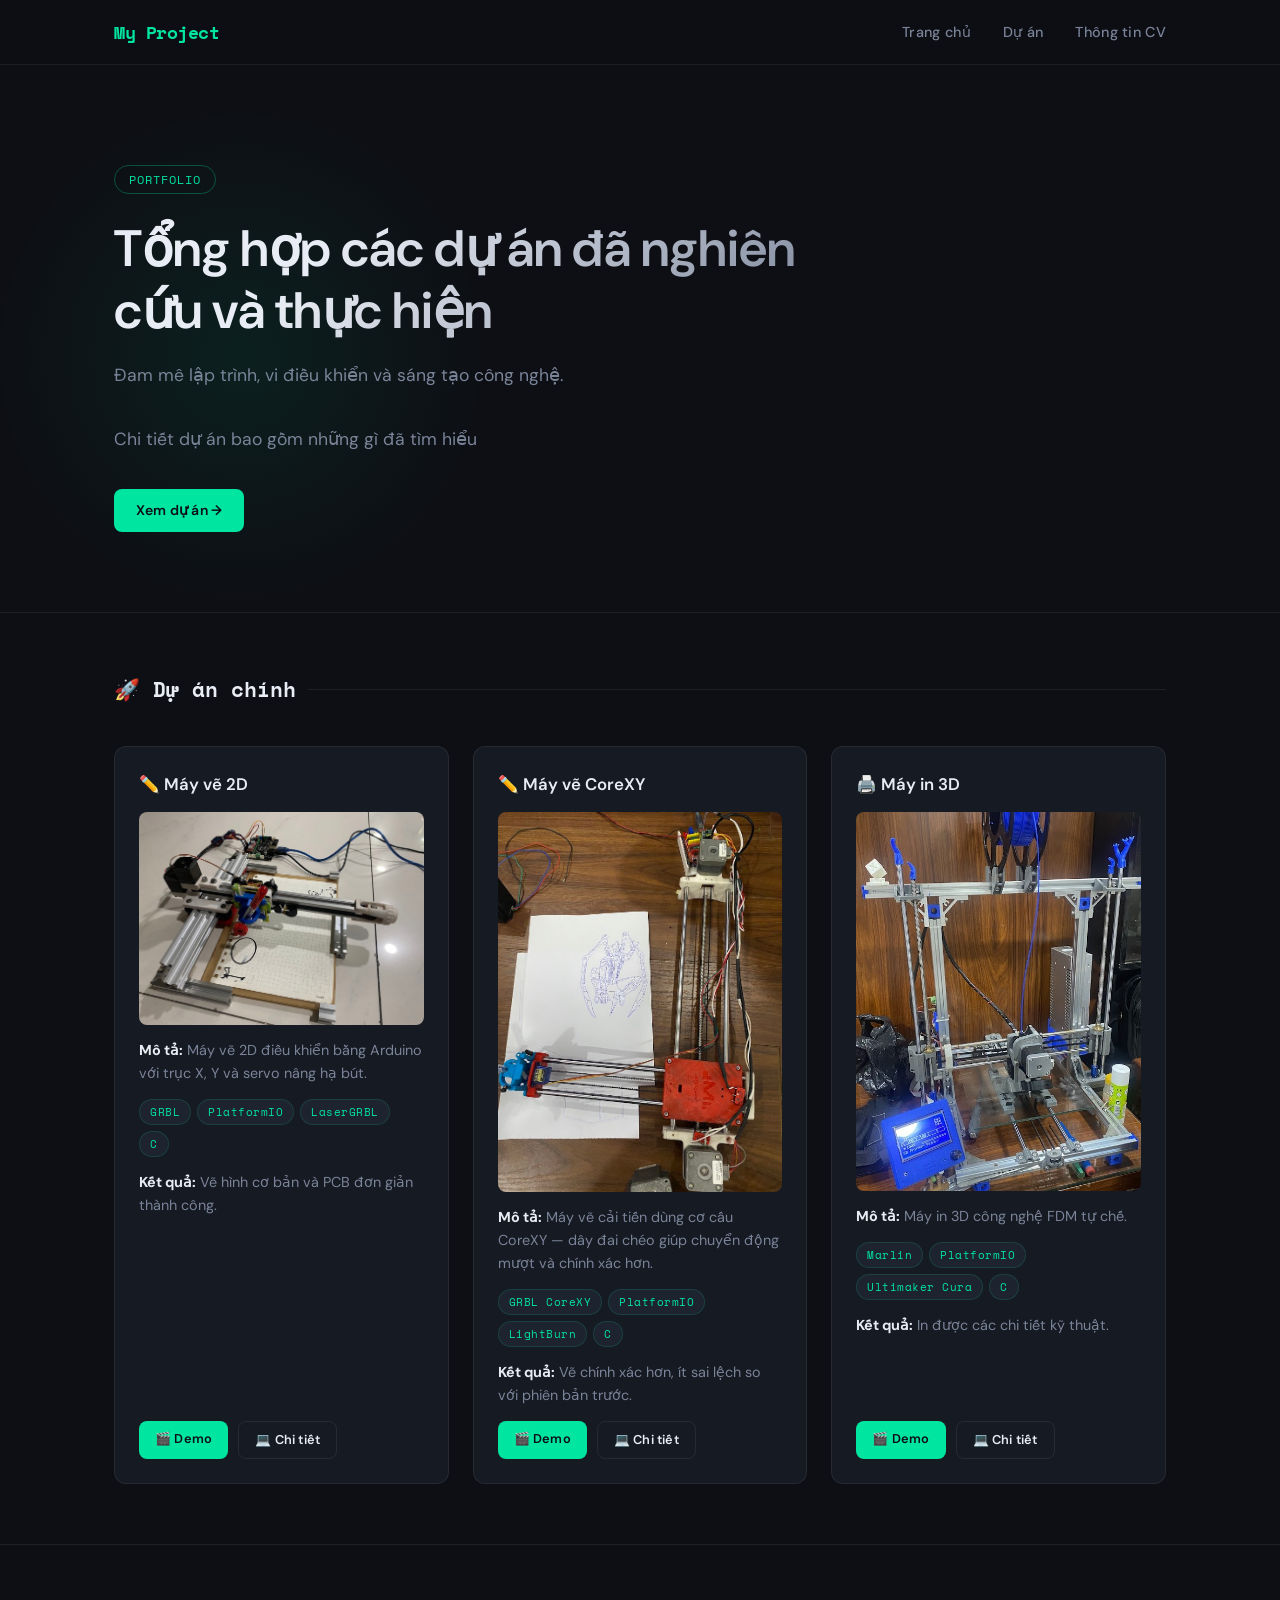
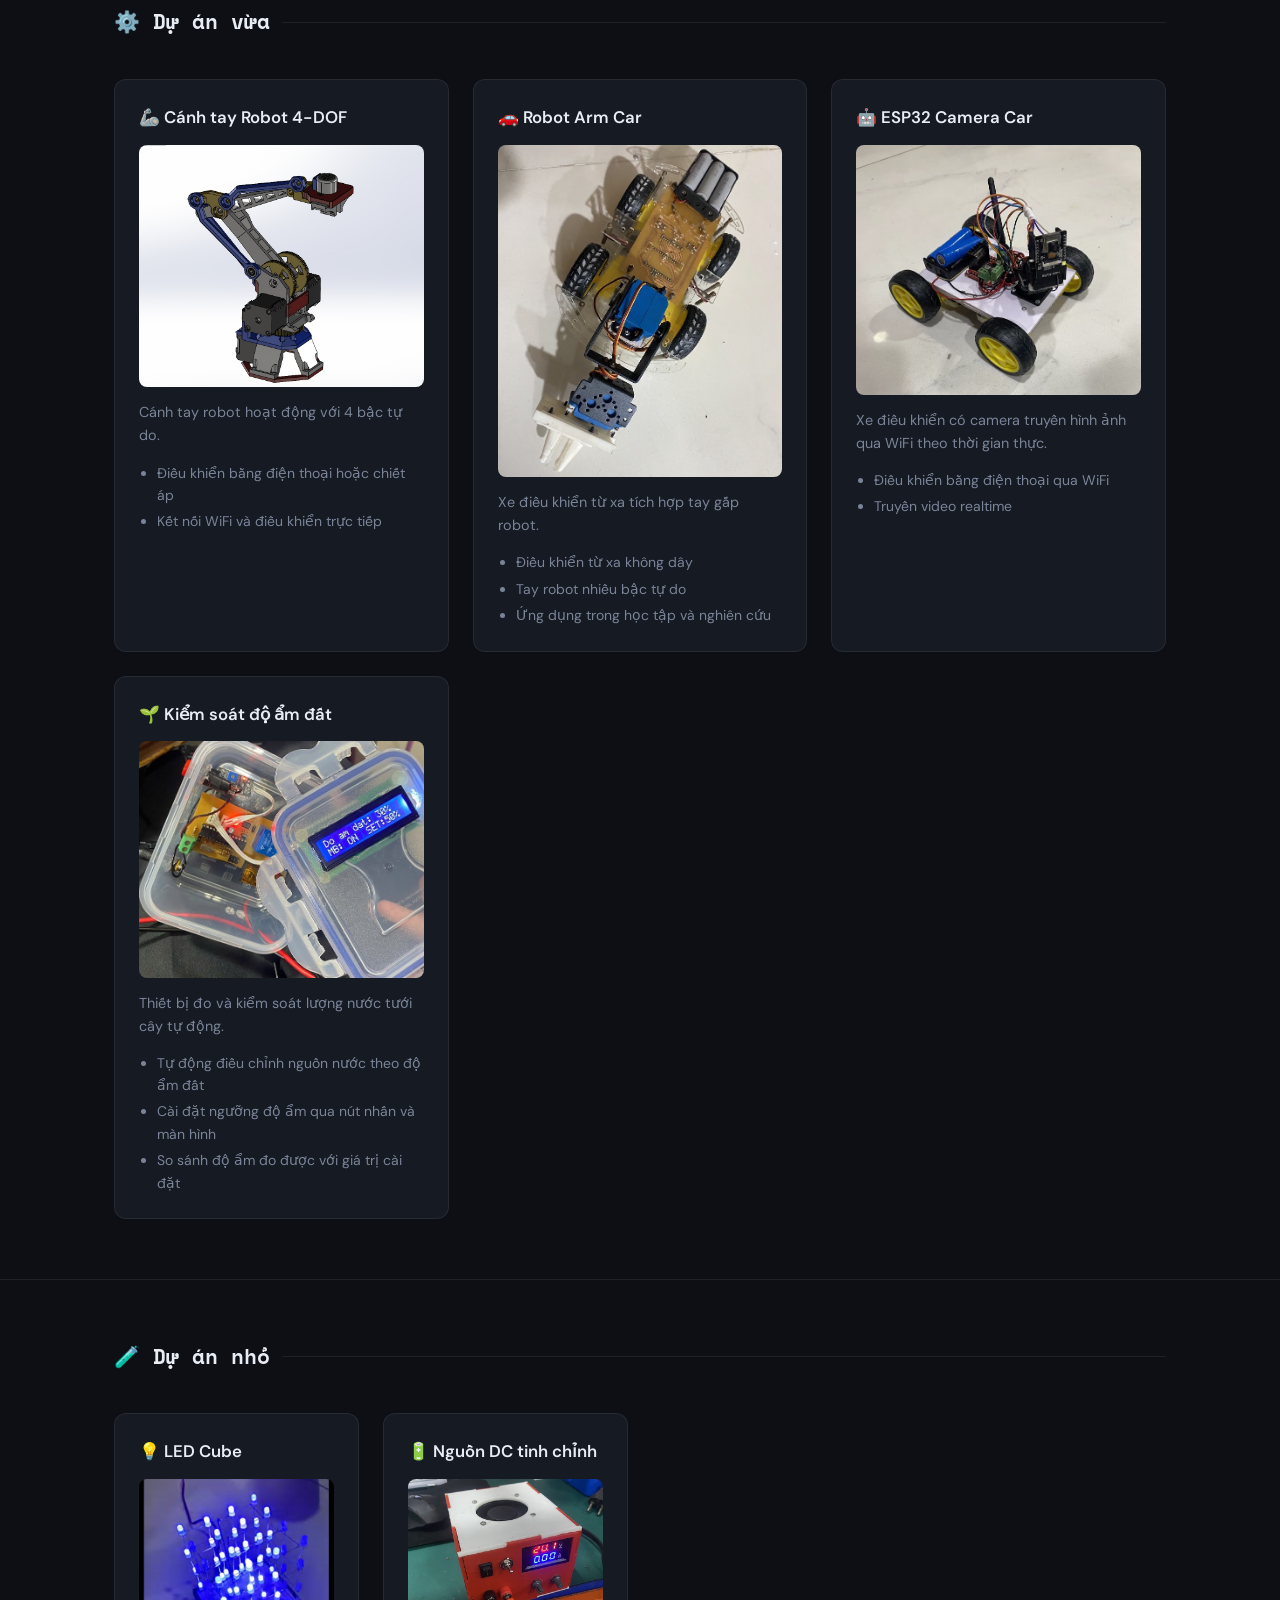
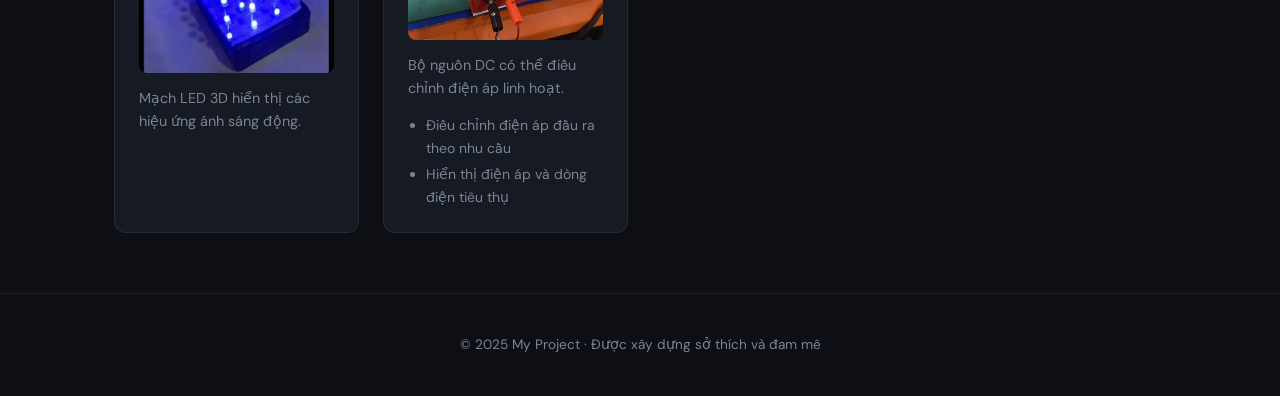
==== index.html @ eed6168e "Update" ====
<!doctype html>
<html lang="vi">
  <head>
    <meta charset="UTF-8" />
    <meta name="viewport" content="width=device-width, initial-scale=1.0" />
    <title>Portfolio – My Project</title>
    <link rel="preconnect" href="https://fonts.googleapis.com" />
    <link rel="preconnect" href="https://fonts.gstatic.com" crossorigin />
    <link href="https://fonts.googleapis.com/css2?family=Space+Mono:ital,wght@0,400;0,700;1,400&family=DM+Sans:wght@300;400;500;600&display=swap" rel="stylesheet" />
    <link rel="stylesheet" href="style.css" />
  </head>

  <body>

    <!-- NAVBAR -->
    <header>
      <nav class="navbar">
        <h2 class="logo">My Project</h2>
        <ul class="menu">
          <li><a href="#">Trang chủ</a></li>
          <li><a href="#project">Dự án</a></li>
          <li><a href="CV.html">Thông tin CV</a></li>
        </ul>
      </nav>
    </header>

    <!-- HERO -->
    <section class="hero">
      <span class="hero-tag">Portfolio</span>
      <h1>Tổng hợp các dự án đã nghiên cứu và thực hiện</h1>
      <p>Đam mê lập trình, vi điều khiển và sáng tạo công nghệ.</p>
      <p>Chi tiết dự án bao gồm những gì đã tìm hiểu</p>
      <a href="#project" class="btn">Xem dự án →</a>
    </section>

    <hr class="section-divider" />

    <!-- DỰ ÁN CHÍNH -->
    <section id="project" class="container">
      <div class="section-header">
        <h2>🚀 Dự án chính</h2>
        <div class="section-line"></div>
      </div>

      <div class="project-list">

        <!-- MÁY VẼ 2D -->
        <div class="project">
          <h3>✏️ Máy vẽ 2D</h3>
          <img src="Photo/mayve2d.jpg" class="project-img" alt="Máy vẽ 2D" />
          <p><strong>Mô tả:</strong> Máy vẽ 2D điều khiển bằng Arduino với trục X, Y và servo nâng hạ bút.</p>
          <div class="tag-row">
            <span class="tag">GRBL</span>
            <span class="tag">PlatformIO</span>
            <span class="tag">LaserGRBL</span>
            <span class="tag">C</span>
          </div>
          <p><strong>Kết quả:</strong> Vẽ hình cơ bản và PCB đơn giản thành công.</p>
          <div class="project-buttons">
            <a href="https://www.youtube.com/watch?v=WgsTyhX311E&t=230s" target="_blank" class="btn">🎬 Demo</a>
            <a href="plotter.html" target="_blank" class="btn btn-outline">💻 Chi tiết</a>
          </div>
        </div>

        <!-- MÁY VẼ COREXY -->
        <div class="project">
          <h3>✏️ Máy vẽ CoreXY</h3>
          <img src="Photo/mayve2dv2.jpg" class="project-img" alt="Máy vẽ CoreXY" />
          <p><strong>Mô tả:</strong> Máy vẽ cải tiến dùng cơ cấu CoreXY — dây đai chéo giúp chuyển động mượt và chính xác hơn.</p>
          <div class="tag-row">
            <span class="tag">GRBL CoreXY</span>
            <span class="tag">PlatformIO</span>
            <span class="tag">LightBurn</span>
            <span class="tag">C</span>
          </div>
          <p><strong>Kết quả:</strong> Vẽ chính xác hơn, ít sai lệch so với phiên bản trước.</p>
          <div class="project-buttons">
            <a href="https://www.youtube.com/watch?v=DZ5iUudF7Iw" target="_blank" class="btn">🎬 Demo</a>
            <a href="#" class="btn btn-outline">💻 Chi tiết</a>
          </div>
        </div>

        <!-- MÁY IN 3D -->
        <div class="project">
          <h3>🖨️ Máy in 3D</h3>
          <img src="Photo/mayin3d.jpg" class="project-img" alt="Máy in 3D" />
          <p><strong>Mô tả:</strong> Máy in 3D công nghệ FDM tự chế.</p>
          <div class="tag-row">
            <span class="tag">Marlin</span>
            <span class="tag">PlatformIO</span>
            <span class="tag">Ultimaker Cura</span>
            <span class="tag">C</span>
          </div>
          <p><strong>Kết quả:</strong> In được các chi tiết kỹ thuật.</p>
          <div class="project-buttons">
            <a href="https://www.youtube.com/watch?v=kptchSGZKFI" target="_blank" class="btn">🎬 Demo</a>
            <a href="#" class="btn btn-outline">💻 Chi tiết</a>
          </div>
        </div>

      </div>
    </section>

    <hr class="section-divider" />

    <!-- DỰ ÁN VỪA -->
    <section class="container">
      <div class="section-header">
        <h2>⚙️ Dự án vừa</h2>
        <div class="section-line"></div>
      </div>

      <div class="project-list">

        <!-- CÁNH TAY ROBOT -->
        <div class="project">
          <h3>🦾 Cánh tay Robot 4-DOF</h3>
          <img src="Photo/arm4dof.jpg" class="project-img small-img" alt="Cánh tay robot 4 bậc tự do" />
          <p>Cánh tay robot hoạt động với 4 bậc tự do.</p>
          <ul>
            <li>Điều khiển bằng điện thoại hoặc chiết áp</li>
            <li>Kết nối WiFi và điều khiển trực tiếp</li>
          </ul>
        </div>

        <!-- ROBOT ARM CAR -->
        <div class="project">
          <h3>🚗 Robot Arm Car</h3>
          <img src="Photo/robotcar.jpg" class="project-img small-img" alt="Robot Arm Car" />
          <p>Xe điều khiển từ xa tích hợp tay gắp robot.</p>
          <ul>
            <li>Điều khiển từ xa không dây</li>
            <li>Tay robot nhiều bậc tự do</li>
            <li>Ứng dụng trong học tập và nghiên cứu</li>
          </ul>
        </div>

        <!-- ESP32 CAMERA CAR -->
        <div class="project">
          <h3>🤖 ESP32 Camera Car</h3>
          <img src="Photo/esp32car.jpg" class="project-img small-img" alt="ESP32 Camera Car" />
          <p>Xe điều khiển có camera truyền hình ảnh qua WiFi theo thời gian thực.</p>
          <ul>
            <li>Điều khiển bằng điện thoại qua WiFi</li>
            <li>Truyền video realtime</li>
          </ul>
        </div>

        <!-- ĐO ĐỘ ẨM ĐẤT -->
        <div class="project">
          <h3>🌱 Kiểm soát độ ẩm đất</h3>
          <img src="Photo/DAD.jpg" class="project-img small-img" alt="Thiết bị đo và kiểm soát độ ẩm đất" />
          <p>Thiết bị đo và kiểm soát lượng nước tưới cây tự động.</p>
          <ul>
            <li>Tự động điều chỉnh nguồn nước theo độ ẩm đất</li>
            <li>Cài đặt ngưỡng độ ẩm qua nút nhấn và màn hình</li>
            <li>So sánh độ ẩm đo được với giá trị cài đặt</li>
          </ul>
        </div>

      </div>
    </section>

    <hr class="section-divider" />

    <!-- DỰ ÁN NHỎ -->
    <section class="container">
      <div class="section-header">
        <h2>🧪 Dự án nhỏ</h2>
        <div class="section-line"></div>
      </div>

      <div class="project-list small">

        <div class="project">
          <h3>💡 LED Cube</h3>
          <img src="Photo/ledcube.jpg" class="project-img small-img" alt="LED Cube 3D" />
          <p>Mạch LED 3D hiển thị các hiệu ứng ánh sáng động.</p>
        </div>

        <div class="project">
          <h3>🔋 Nguồn DC tinh chỉnh</h3>
          <img src="Photo/nguonDC.jpg" class="project-img small-img" alt="Nguồn DC tinh chỉnh" />
          <p>Bộ nguồn DC có thể điều chỉnh điện áp linh hoạt.</p>
          <ul>
            <li>Điều chỉnh điện áp đầu ra theo nhu cầu</li>
            <li>Hiển thị điện áp và dòng điện tiêu thụ</li>
          </ul>
        </div>

      </div>
    </section>

    <!-- FOOTER -->
    <footer>
      <p>© 2025 My Project · Được xây dựng sở thích và đam mê</p>
    </footer>

  </body>
</html>
---- style.css ----
:root {
  --bg: #0d0f14;
  --surface: #161a22;
  --surface2: #1e2330;
  --accent: #00e5a0;
  --accent2: #00b8ff;
  --text: #e8ecf4;
  --muted: #7a8499;
  --border: rgba(255, 255, 255, 0.07);
  --radius: 12px;
}

*,
*::before,
*::after {
  box-sizing: border-box;
  margin: 0;
  padding: 0;
}

html {
  scroll-behavior: smooth;
}

body {
  background: var(--bg);
  color: var(--text);
  font-family: 'DM Sans', sans-serif;
  font-size: 16px;
  line-height: 1.6;
  min-height: 100vh;
}

/* ──────────────────── NAVBAR ──────────────────── */
header {
  position: sticky;
  top: 0;
  z-index: 100;
  background: rgba(13, 15, 20, 0.85);
  backdrop-filter: blur(16px);
  border-bottom: 1px solid var(--border);
}

.navbar {
  max-width: 1100px;
  margin: 0 auto;
  padding: 0 24px;
  height: 64px;
  display: flex;
  align-items: center;
  justify-content: space-between;
}

.logo {
  font-family: 'Space Mono', monospace;
  font-size: 1.1rem;
  color: var(--accent);
  letter-spacing: -0.5px;
}

.menu {
  list-style: none;
  display: flex;
  gap: 32px;
}

.menu a {
  text-decoration: none;
  color: var(--muted);
  font-size: 0.9rem;
  font-weight: 500;
  letter-spacing: 0.3px;
  transition: color 0.2s;
}

.menu a:hover {
  color: var(--accent);
}

/* ──────────────────── HERO ──────────────────── */
.hero {
  max-width: 1100px;
  margin: 0 auto;
  padding: 100px 24px 80px;
  position: relative;
}

.hero::before {
  content: '';
  position: absolute;
  top: 40px;
  left: -100px;
  width: 500px;
  height: 500px;
  background: radial-gradient(circle, rgba(0, 229, 160, 0.08) 0%, transparent 70%);
  pointer-events: none;
}

.hero-tag {
  display: inline-block;
  font-family: 'Space Mono', monospace;
  font-size: 0.75rem;
  color: var(--accent);
  border: 1px solid rgba(0, 229, 160, 0.3);
  border-radius: 99px;
  padding: 4px 14px;
  margin-bottom: 24px;
  letter-spacing: 1px;
  text-transform: uppercase;
}

.hero h1 {
  font-size: clamp(2rem, 5vw, 3.2rem);
  font-weight: 600;
  line-height: 1.2;
  max-width: 700px;
  margin-bottom: 20px;
  background: linear-gradient(135deg, #e8ecf4 30%, #7a8499);
  -webkit-background-clip: text;
  -webkit-text-fill-color: transparent;
  background-clip: text;
}

.hero p {
  color: var(--muted);
  font-size: 1.1rem;
  max-width: 500px;
  margin-bottom: 36px;
}

/* ──────────────────── BUTTONS ──────────────────── */
.btn {
  display: inline-block;
  text-decoration: none;
  font-size: 0.875rem;
  font-weight: 600;
  padding: 10px 22px;
  border-radius: 8px;
  transition: all 0.2s;
  background: var(--accent);
  color: #0d0f14;
  letter-spacing: 0.2px;
}

.btn:hover {
  background: #00ffb3;
  transform: translateY(-1px);
  box-shadow: 0 8px 24px rgba(0, 229, 160, 0.25);
}

.btn-outline {
  background: transparent;
  color: var(--text);
  border: 1px solid var(--border);
}

.btn-outline:hover {
  background: var(--surface2);
  border-color: rgba(255, 255, 255, 0.15);
  box-shadow: none;
}

/* ──────────────────── SECTIONS ──────────────────── */
.container {
  max-width: 1100px;
  margin: 0 auto;
  padding: 60px 24px;
}

.section-header {
  display: flex;
  align-items: center;
  gap: 12px;
  margin-bottom: 40px;
}

.section-header h2 {
  font-family: 'Space Mono', monospace;
  font-size: 1.3rem;
  font-weight: 700;
  color: var(--text);
}

.section-line {
  flex: 1;
  height: 1px;
  background: var(--border);
}

/* ──────────────────── PROJECT GRID ──────────────────── */
.project-list {
  display: grid;
  grid-template-columns: repeat(auto-fill, minmax(300px, 1fr));
  gap: 24px;
}

.project-list.small {
  grid-template-columns: repeat(auto-fill, minmax(240px, 1fr));
}

.project {
  background: var(--surface);
  border: 1px solid var(--border);
  border-radius: var(--radius);
  padding: 24px;
  display: flex;
  flex-direction: column;
  gap: 14px;
  transition: border-color 0.2s, transform 0.2s, box-shadow 0.2s;
  position: relative;
  overflow: hidden;
}

.project::before {
  content: '';
  position: absolute;
  top: 0;
  left: 0;
  right: 0;
  height: 2px;
  background: linear-gradient(90deg, var(--accent), var(--accent2));
  opacity: 0;
  transition: opacity 0.2s;
}

.project:hover {
  border-color: rgba(0, 229, 160, 0.2);
  transform: translateY(-4px);
  box-shadow: 0 16px 40px rgba(0, 0, 0, 0.3);
}

.project:hover::before {
  opacity: 1;
}

.project h3 {
  font-size: 1.05rem;
  font-weight: 600;
  color: var(--text);
}

.project-img {
  width: 100%;
  height: auto;  /* tự động theo tỉ lệ ảnh gốc */
  object-fit: cover;
  border-radius: 8px;
  background: var(--surface2);
}

.project-img.small-img {
  height: auto;  /* tự động theo tỉ lệ ảnh gốc */
}

.project p {
  color: var(--muted);
  font-size: 0.9rem;
}

.project strong {
  color: var(--text);
}

.project ul {
  padding-left: 18px;
  color: var(--muted);
  font-size: 0.875rem;
  display: flex;
  flex-direction: column;
  gap: 4px;
}

.project ul li {
  color: var(--muted);
}

.tag-row {
  display: flex;
  flex-wrap: wrap;
  gap: 6px;
}

.tag {
  font-family: 'Space Mono', monospace;
  font-size: 0.7rem;
  padding: 3px 10px;
  border-radius: 99px;
  background: var(--surface2);
  color: var(--accent);
  border: 1px solid rgba(0, 229, 160, 0.15);
  letter-spacing: 0.5px;
}

.project-buttons {
  display: flex;
  gap: 10px;
  margin-top: auto;
  flex-wrap: wrap;
}

.project-buttons .btn {
  font-size: 0.8rem;
  padding: 8px 16px;
}

/* ──────────────────── DIVIDER ──────────────────── */
.section-divider {
  border: none;
  border-top: 1px solid var(--border);
  margin: 0;
}

/* ──────────────────── FOOTER ──────────────────── */
footer {
  text-align: center;
  padding: 40px 24px;
  color: var(--muted);
  font-size: 0.85rem;
  border-top: 1px solid var(--border);
}

/* ──────────────────── ANIMATIONS ──────────────────── */
@keyframes fadeUp {
  from {
    opacity: 0;
    transform: translateY(20px);
  }
  to {
    opacity: 1;
    transform: translateY(0);
  }
}

.hero > * {
  animation: fadeUp 0.6s ease both;
}

.hero > *:nth-child(1) {
  animation-delay: 0.05s;
}

.hero > *:nth-child(2) {
  animation-delay: 0.15s;
}

.hero > *:nth-child(3) {
  animation-delay: 0.25s;
}

.hero > *:nth-child(4) {
  animation-delay: 0.35s;
}

/* ──────────────────── RESPONSIVE ──────────────────── */
@media (max-width: 600px) {
  .menu {
    gap: 18px;
  }

  .project-list,
  .project-list.small {
    grid-template-columns: 1fr;
  }
}
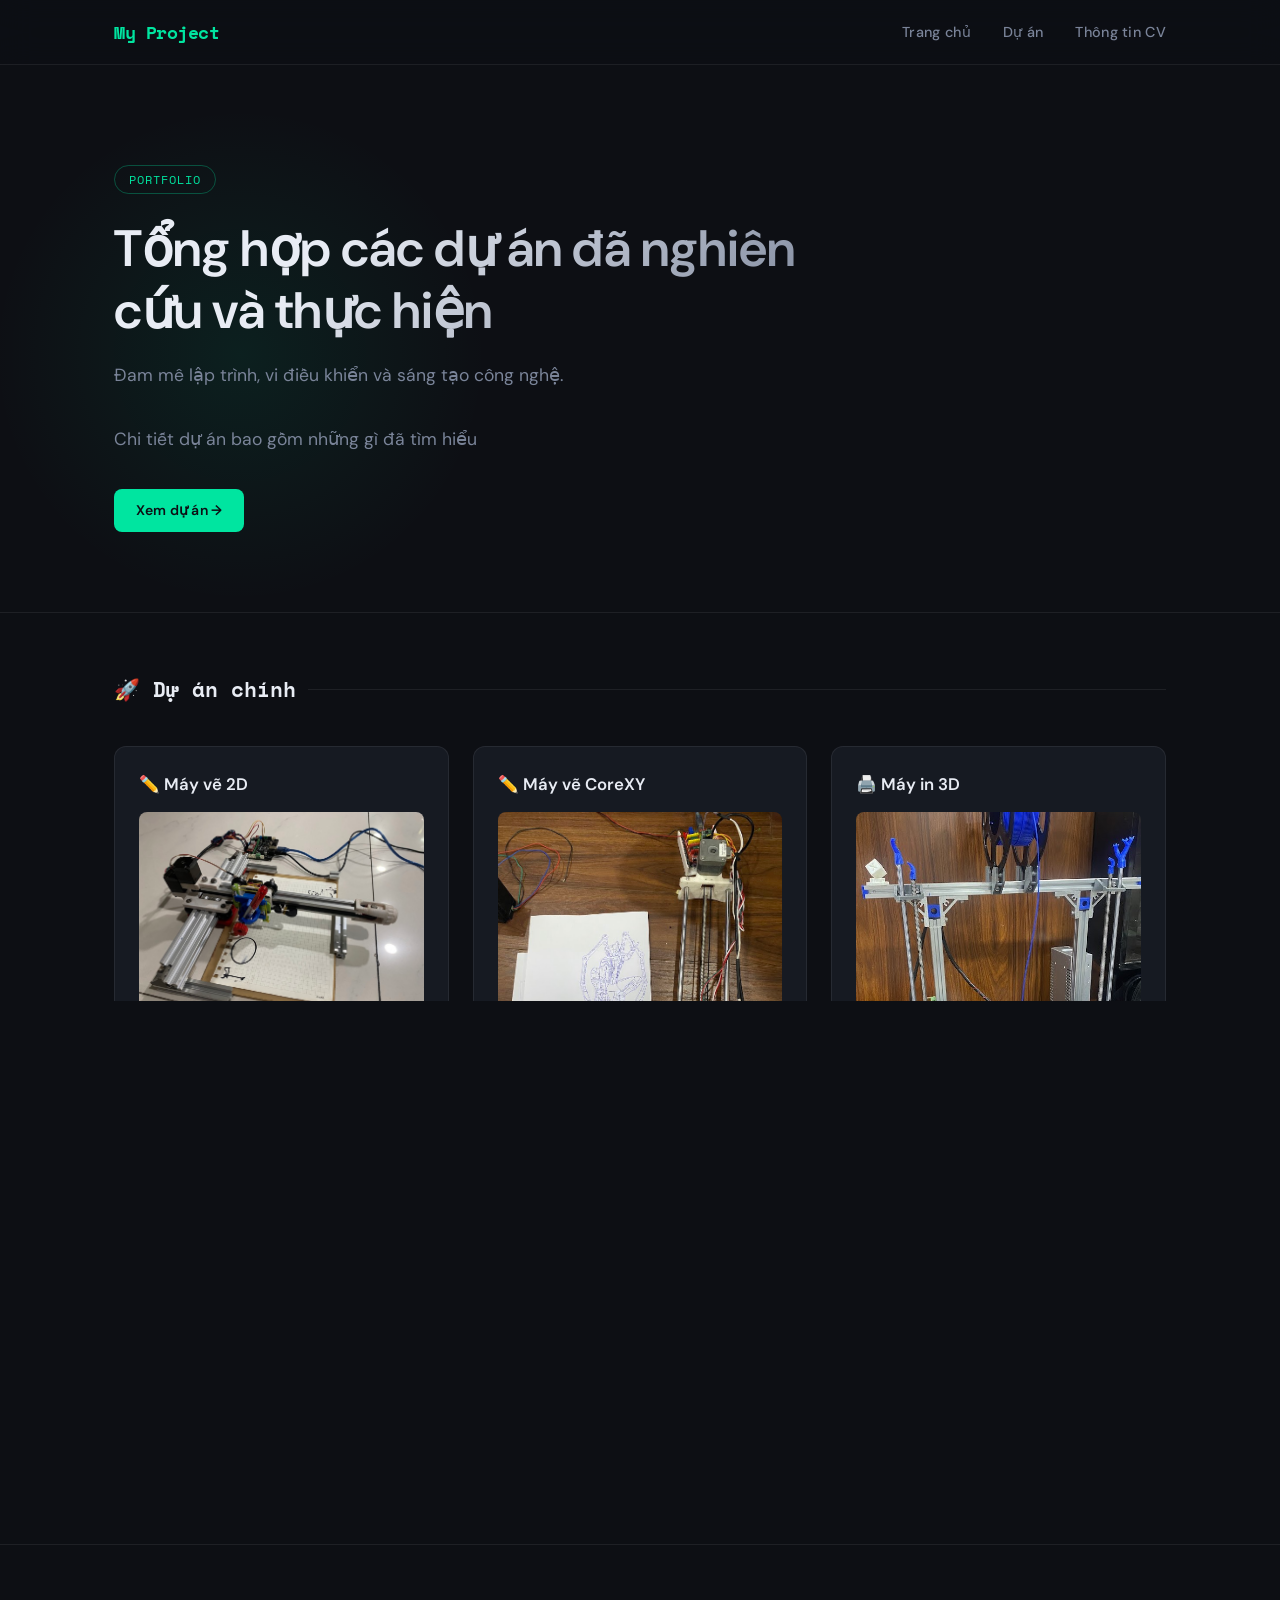
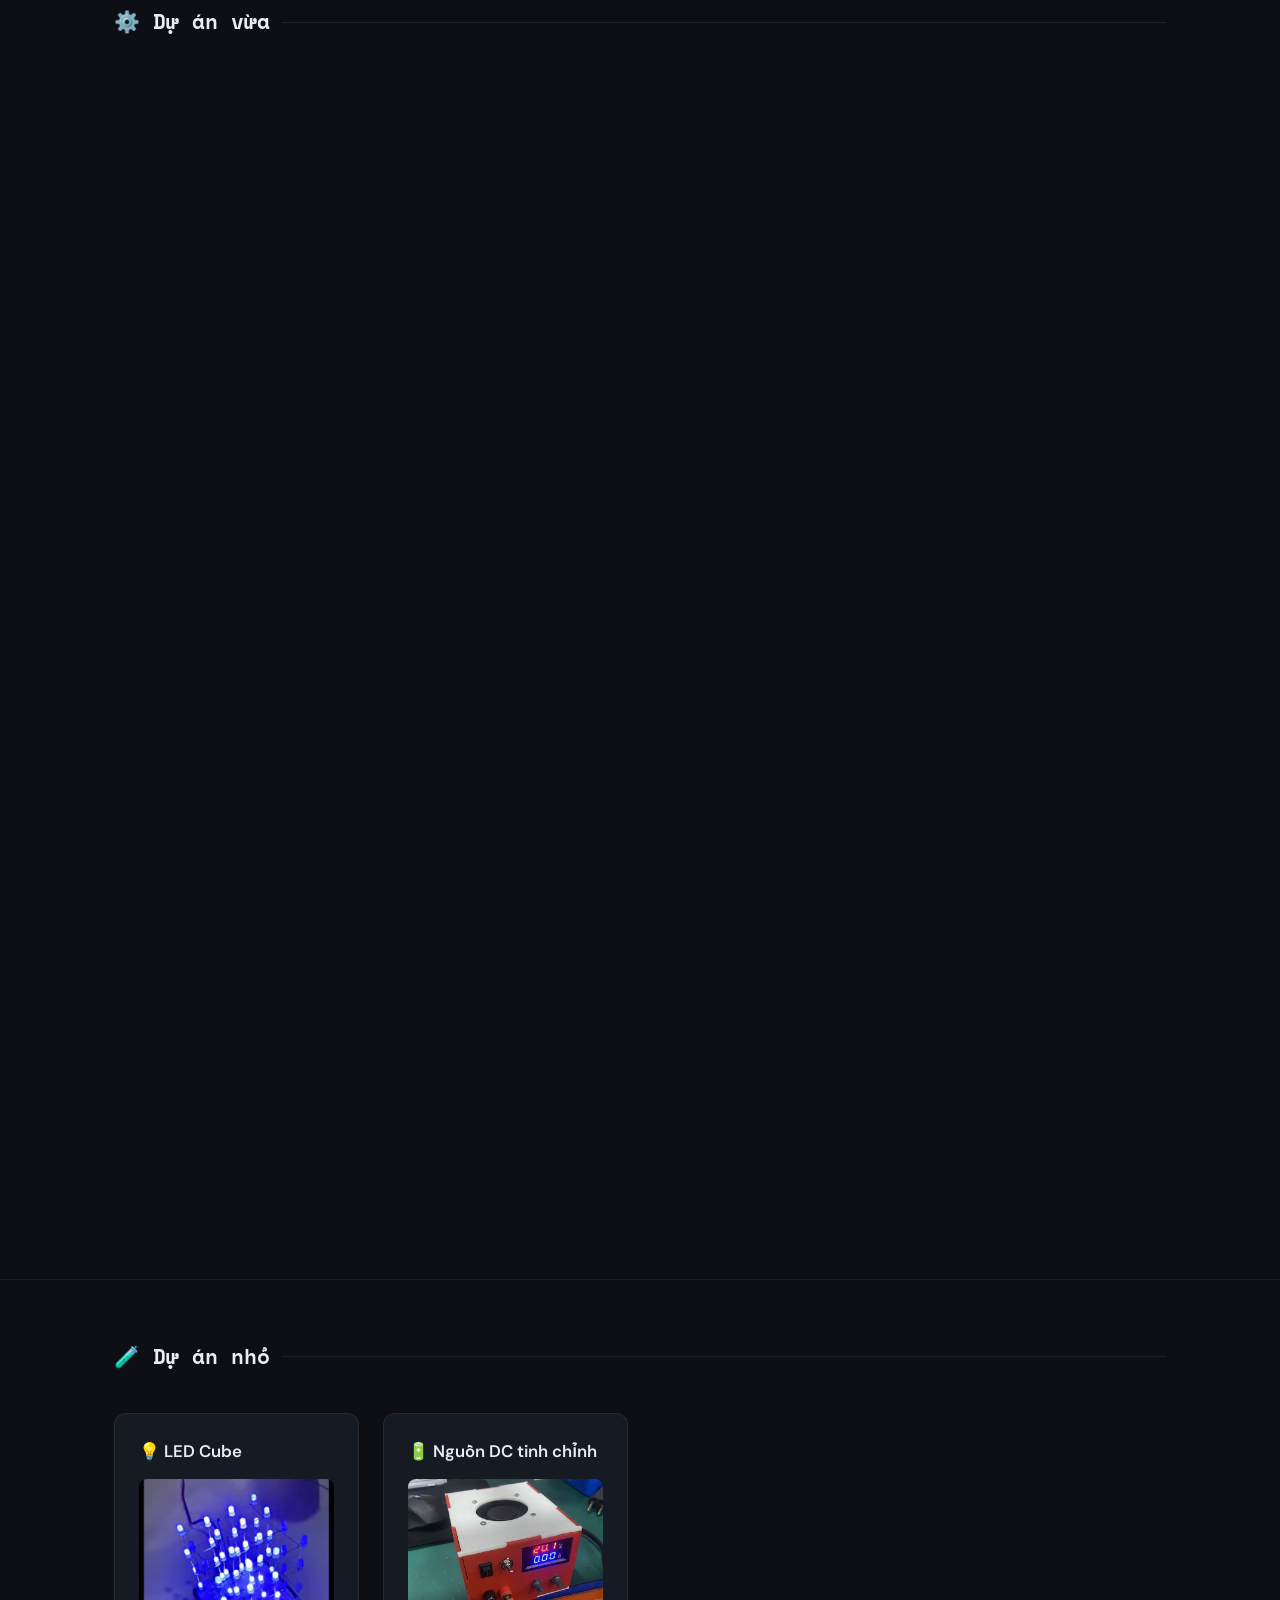
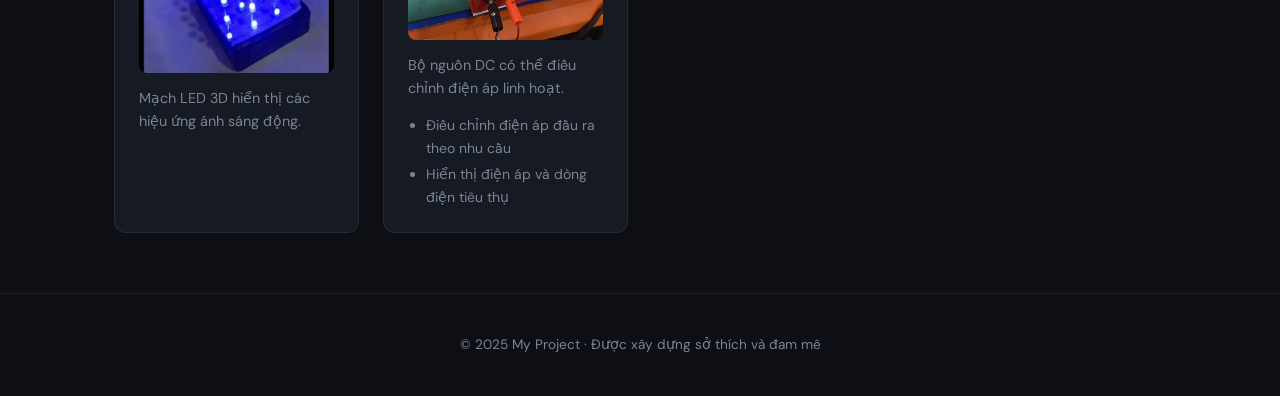
==== commit 16d62090: "UL" ====
--- a/index.html
+++ b/index.html
@@ -6,12 +6,14 @@
     <title>Portfolio – My Project</title>
     <link rel="preconnect" href="https://fonts.googleapis.com" />
     <link rel="preconnect" href="https://fonts.gstatic.com" crossorigin />
-    <link href="https://fonts.googleapis.com/css2?family=Space+Mono:ital,wght@0,400;0,700;1,400&family=DM+Sans:wght@300;400;500;600&display=swap" rel="stylesheet" />
+    <link
+      href="https://fonts.googleapis.com/css2?family=Space+Mono:ital,wght@0,400;0,700;1,400&family=DM+Sans:wght@300;400;500;600&display=swap"
+      rel="stylesheet"
+    />
     <link rel="stylesheet" href="style.css" />
   </head>
 
   <body>
-
     <!-- NAVBAR -->
     <header>
       <nav class="navbar">
@@ -43,40 +45,66 @@
       </div>
 
       <div class="project-list">
-
         <!-- MÁY VẼ 2D -->
         <div class="project">
           <h3>✏️ Máy vẽ 2D</h3>
           <img src="Photo/mayve2d.jpg" class="project-img" alt="Máy vẽ 2D" />
-          <p><strong>Mô tả:</strong> Máy vẽ 2D điều khiển bằng Arduino với trục X, Y và servo nâng hạ bút.</p>
+          <p>
+            <strong>Mô tả:</strong> Máy vẽ 2D điều khiển bằng Arduino với trục
+            X, Y và servo nâng hạ bút.
+          </p>
           <div class="tag-row">
             <span class="tag">GRBL</span>
             <span class="tag">PlatformIO</span>
             <span class="tag">LaserGRBL</span>
             <span class="tag">C</span>
           </div>
-          <p><strong>Kết quả:</strong> Vẽ hình cơ bản và PCB đơn giản thành công.</p>
+          <p>
+            <strong>Kết quả:</strong> Vẽ hình cơ bản và PCB đơn giản thành công.
+          </p>
           <div class="project-buttons">
-            <a href="https://www.youtube.com/watch?v=WgsTyhX311E&t=230s" target="_blank" class="btn">🎬 Demo</a>
-            <a href="plotter.html" target="_blank" class="btn btn-outline">💻 Chi tiết</a>
+            <a
+              href="https://www.youtube.com/watch?v=WgsTyhX311E&t=230s"
+              target="_blank"
+              class="btn"
+              >🎬 Demo</a
+            >
+            <a href="plotter.html" class="btn btn-outline"
+              >💻 Chi tiết</a
+            >
           </div>
         </div>
 
         <!-- MÁY VẼ COREXY -->
         <div class="project">
           <h3>✏️ Máy vẽ CoreXY</h3>
-          <img src="Photo/mayve2dv2.jpg" class="project-img" alt="Máy vẽ CoreXY" />
-          <p><strong>Mô tả:</strong> Máy vẽ cải tiến dùng cơ cấu CoreXY — dây đai chéo giúp chuyển động mượt và chính xác hơn.</p>
+          <img
+            src="Photo/mayve2dv2.jpg"
+            class="project-img"
+            alt="Máy vẽ CoreXY"
+          />
+          <p>
+            <strong>Mô tả:</strong> Máy vẽ cải tiến dùng cơ cấu CoreXY — dây đai
+            chéo giúp chuyển động mượt và chính xác hơn.
+          </p>
           <div class="tag-row">
             <span class="tag">GRBL CoreXY</span>
             <span class="tag">PlatformIO</span>
             <span class="tag">LightBurn</span>
             <span class="tag">C</span>
           </div>
-          <p><strong>Kết quả:</strong> Vẽ chính xác hơn, ít sai lệch so với phiên bản trước.</p>
+          <p>
+            <strong>Kết quả:</strong> Vẽ chính xác hơn, ít sai lệch so với phiên
+            bản trước.
+          </p>
           <div class="project-buttons">
-            <a href="https://www.youtube.com/watch?v=DZ5iUudF7Iw" target="_blank" class="btn">🎬 Demo</a>
-            <a href="#" class="btn btn-outline">💻 Chi tiết</a>
+            <a
+              href="https://www.youtube.com/watch?v=DZ5iUudF7Iw"
+              target="_blank"
+              class="btn"
+              >🎬 Demo</a
+            >
+            <a href="plotter_coreXY.html" class="btn btn-outline">💻 Chi tiết</a>
           </div>
         </div>
 
@@ -94,10 +122,9 @@
           <p><strong>Kết quả:</strong> In được các chi tiết kỹ thuật.</p>
           <div class="project-buttons">
             <a href="https://www.youtube.com/watch?v=kptchSGZKFI" target="_blank" class="btn">🎬 Demo</a>
-            <a href="#" class="btn btn-outline">💻 Chi tiết</a>
-          </div>
-        </div>
-
+            <a href="3Dprinter.html" class="btn btn-outline">💻 Chi tiết</a>
+          </div>
+        </div>
       </div>
     </section>
 
@@ -111,11 +138,14 @@
       </div>
 
       <div class="project-list">
-
         <!-- CÁNH TAY ROBOT -->
         <div class="project">
           <h3>🦾 Cánh tay Robot 4-DOF</h3>
-          <img src="Photo/arm4dof.jpg" class="project-img small-img" alt="Cánh tay robot 4 bậc tự do" />
+          <img
+            src="Photo/arm4dof.jpg"
+            class="project-img small-img"
+            alt="Cánh tay robot 4 bậc tự do"
+          />
           <p>Cánh tay robot hoạt động với 4 bậc tự do.</p>
           <ul>
             <li>Điều khiển bằng điện thoại hoặc chiết áp</li>
@@ -126,7 +156,11 @@
         <!-- ROBOT ARM CAR -->
         <div class="project">
           <h3>🚗 Robot Arm Car</h3>
-          <img src="Photo/robotcar.jpg" class="project-img small-img" alt="Robot Arm Car" />
+          <img
+            src="Photo/robotcar.jpg"
+            class="project-img small-img"
+            alt="Robot Arm Car"
+          />
           <p>Xe điều khiển từ xa tích hợp tay gắp robot.</p>
           <ul>
             <li>Điều khiển từ xa không dây</li>
@@ -138,8 +172,15 @@
         <!-- ESP32 CAMERA CAR -->
         <div class="project">
           <h3>🤖 ESP32 Camera Car</h3>
-          <img src="Photo/esp32car.jpg" class="project-img small-img" alt="ESP32 Camera Car" />
-          <p>Xe điều khiển có camera truyền hình ảnh qua WiFi theo thời gian thực.</p>
+          <img
+            src="Photo/esp32car.jpg"
+            class="project-img small-img"
+            alt="ESP32 Camera Car"
+          />
+          <p>
+            Xe điều khiển có camera truyền hình ảnh qua WiFi theo thời gian
+            thực.
+          </p>
           <ul>
             <li>Điều khiển bằng điện thoại qua WiFi</li>
             <li>Truyền video realtime</li>
@@ -149,7 +190,11 @@
         <!-- ĐO ĐỘ ẨM ĐẤT -->
         <div class="project">
           <h3>🌱 Kiểm soát độ ẩm đất</h3>
-          <img src="Photo/DAD.jpg" class="project-img small-img" alt="Thiết bị đo và kiểm soát độ ẩm đất" />
+          <img
+            src="Photo/DAD.jpg"
+            class="project-img small-img"
+            alt="Thiết bị đo và kiểm soát độ ẩm đất"
+          />
           <p>Thiết bị đo và kiểm soát lượng nước tưới cây tự động.</p>
           <ul>
             <li>Tự động điều chỉnh nguồn nước theo độ ẩm đất</li>
@@ -157,7 +202,6 @@
             <li>So sánh độ ẩm đo được với giá trị cài đặt</li>
           </ul>
         </div>
-
       </div>
     </section>
 
@@ -171,23 +215,29 @@
       </div>
 
       <div class="project-list small">
-
         <div class="project">
           <h3>💡 LED Cube</h3>
-          <img src="Photo/ledcube.jpg" class="project-img small-img" alt="LED Cube 3D" />
+          <img
+            src="Photo/ledcube.jpg"
+            class="project-img small-img"
+            alt="LED Cube 3D"
+          />
           <p>Mạch LED 3D hiển thị các hiệu ứng ánh sáng động.</p>
         </div>
 
         <div class="project">
           <h3>🔋 Nguồn DC tinh chỉnh</h3>
-          <img src="Photo/nguonDC.jpg" class="project-img small-img" alt="Nguồn DC tinh chỉnh" />
+          <img
+            src="Photo/nguonDC.jpg"
+            class="project-img small-img"
+            alt="Nguồn DC tinh chỉnh"
+          />
           <p>Bộ nguồn DC có thể điều chỉnh điện áp linh hoạt.</p>
           <ul>
             <li>Điều chỉnh điện áp đầu ra theo nhu cầu</li>
             <li>Hiển thị điện áp và dòng điện tiêu thụ</li>
           </ul>
         </div>
-
       </div>
     </section>
 
@@ -195,6 +245,5 @@
     <footer>
       <p>© 2025 My Project · Được xây dựng sở thích và đam mê</p>
     </footer>
-
   </body>
-</html>+</html>
